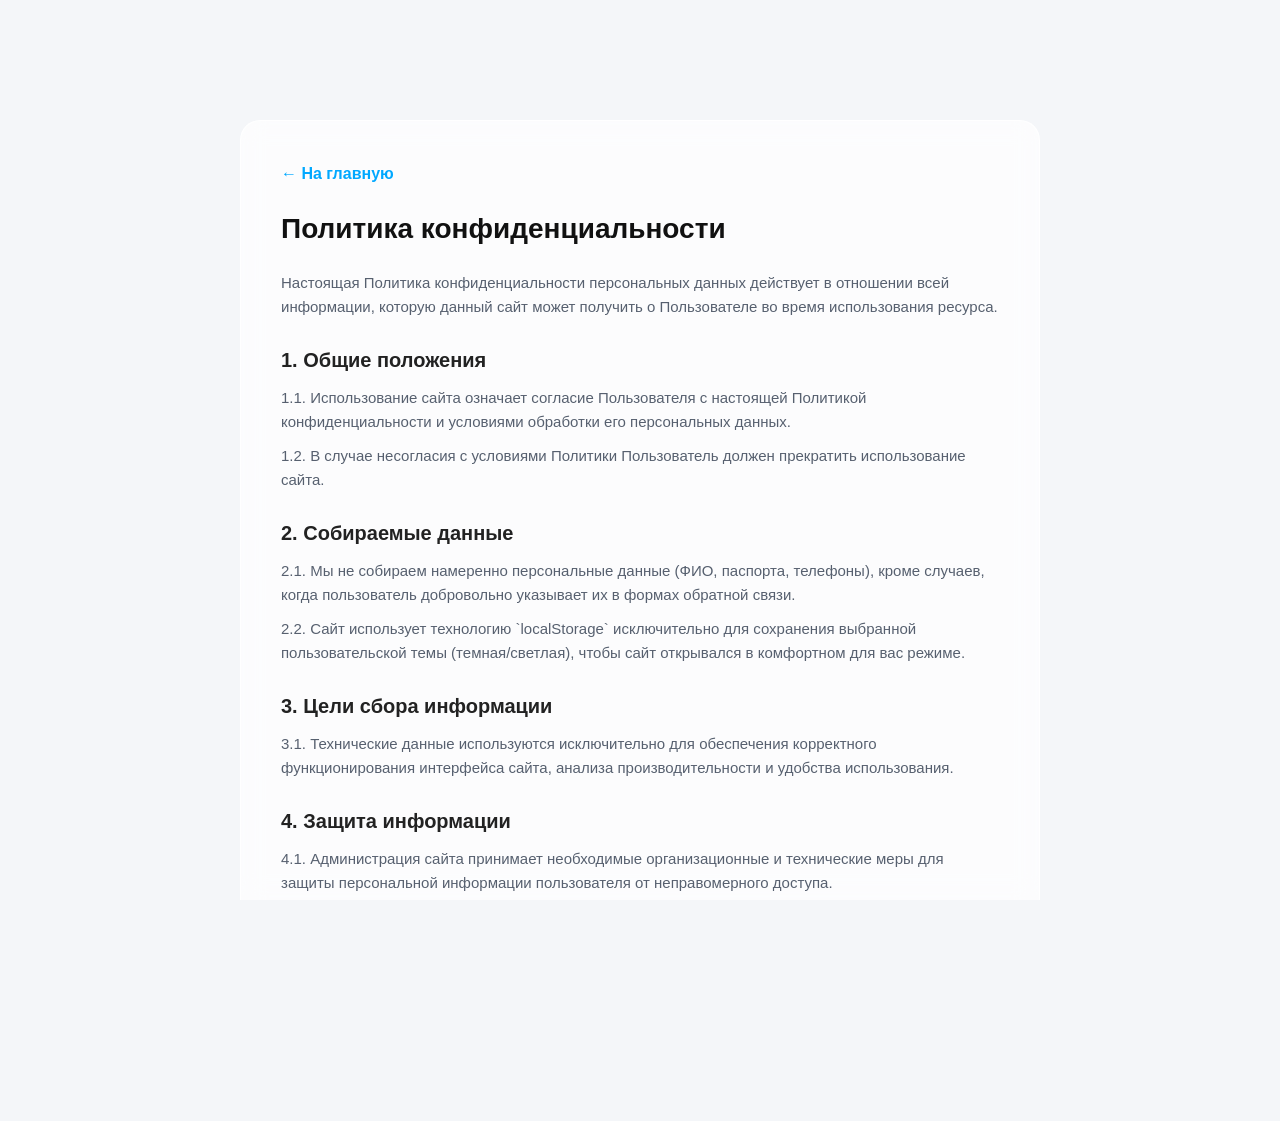
==== privacy.html @ ab8f73ba "Add files via upload" ====
<!DOCTYPE html>
<html lang="ru">
<head>
    <meta charset="UTF-8">
    <meta name="viewport" content="width=device-width, initial-scale=1.0">
    <title>Политика конфиденциальности</title>
    <link rel="stylesheet" href="style.css">
    <style>
        .privacy-container {
            max-width: 800px;
            margin: 120px auto 60px;
            padding: 40px;
            background: rgba(255, 255, 255, 0.7);
            backdrop-filter: blur(12px);
            border-radius: 20px;
            border: 1px solid rgba(255, 255, 255, 0.8);
            text-align: left;
            line-height: 1.6;
        }
        .privacy-container h1 { font-size: 28px; margin-bottom: 20px; color: #111; }
        .privacy-container h2 { font-size: 20px; margin-top: 25px; margin-bottom: 10px; color: #222; }
        .privacy-container p, .privacy-container li { margin-bottom: 10px; color: #57606f; font-size: 15px; }
        .privacy-container ul { margin-left: 20px; margin-bottom: 15px; }
        .back-link { display: inline-block; margin-bottom: 20px; color: #00a8ff; text-decoration: none; font-weight: bold; }
        .back-link:hover { text-decoration: underline; }

        body.dark-theme .privacy-container {
            background: rgba(30, 39, 46, 0.7);
            border: 1px solid rgba(255, 255, 255, 0.08);
        }
        body.dark-theme .privacy-container h1,
        body.dark-theme .privacy-container h2 { color: #fff; }
        body.dark-theme .privacy-container p, 
        body.dark-theme .privacy-container li { color: #a4b0be; }
    </style>
</head>
<body>

    <div class="privacy-container">
        <a href="index.html" class="back-link">&larr; На главную</a>
        <h1>Политика конфиденциальности</h1>
        <p>Настоящая Политика конфиденциальности персональных данных действует в отношении всей информации, которую данный сайт может получить о Пользователе во время использования ресурса.</p>
        
        <h2>1. Общие положения</h2>
        <p>1.1. Использование сайта означает согласие Пользователя с настоящей Политикой конфиденциальности и условиями обработки его персональных данных.</p>
        <p>1.2. В случае несогласия с условиями Политики Пользователь должен прекратить использование сайта.</p>

        <h2>2. Собираемые данные</h2>
        <p>2.1. Мы не собираем намеренно персональные данные (ФИО, паспорта, телефоны), кроме случаев, когда пользователь добровольно указывает их в формах обратной связи.</p>
        <p>2.2. Сайт использует технологию `localStorage` исключительно для сохранения выбранной пользовательской темы (темная/светлая), чтобы сайт открывался в комфортном для вас режиме.</p>

        <h2>3. Цели сбора информации</h2>
        <p>3.1. Технические данные используются исключительно для обеспечения корректного функционирования интерфейса сайта, анализа производительности и удобства использования.</p>

        <h2>4. Защита информации</h2>
        <p>4.1. Администрация сайта принимает необходимые организационные и технические меры для защиты персональной информации пользователя от неправомерного доступа.</p>

        <h2>5. Заключительные положения</h2>
        <p>5.1. Все предложения или вопросы по поводу настоящей Политики следует сообщать через раздел контактов.</p>
    </div>

</body>
</html>
---- style.css ----
/* --- БАЗОВЫЕ СТИЛИ --- */
* {
    margin: 0;
    padding: 0;
    box-sizing: border-box;
}

/* Переменные для анимации лужи при смене темы */
:root {
    --x: 50%;
    --y: 50%;
}

html, body {
    height: 100%;
    overflow-x: hidden;
}

body {
    background-color: #f4f6f9;
    color: #2f3640;
    font-family: sans-serif;
    scroll-behavior: smooth;
    position: relative;
    min-height: 100vh;
}

/* --- ХЕДЕР С ЭФФЕКТОМ МАТОВОГО СТЕКЛА --- */
header {
    display: flex;
    justify-content: space-between;
    align-items: center;
    padding: 20px 50px;
    background-color: rgba(210, 215, 222, 0.88); /* Плотный сероватый оттенок для светлой темы */
    backdrop-filter: blur(12px);
    -webkit-backdrop-filter: blur(12px);
    border-bottom: 1px solid rgba(0, 0, 0, 0.08);
    position: fixed;
    top: 0;
    left: 0;
    width: 100%;
    z-index: 1000;
    transition: background-color 0.4s ease, border-color 0.4s ease, color 0.4s ease;
}

.logo {
    font-weight: 900;
    font-size: 20px;
    letter-spacing: 1px;
}

nav a {
    color: #2f3640;
    text-decoration: none;
    margin-left: 20px;
    font-weight: bold;
    transition: 0.3s ease; 
}

nav a:hover {
    color: #00a8ff;
    text-shadow: 0 0 8px rgba(0, 168, 255, 0.4); 
}

section {
    padding: 110px 20px 80px;
    text-align: center;
    position: relative;
    z-index: 5;
}

h2 {
    color: #111111;
    margin-bottom: 20px;
    font-size: 32px;
    transition: color 0.4s ease;
}

/* --- КНОПКА ТЕМЫ (СОЛНЦЕ / ЛУНА) ПОД ХЕДДЕРОМ --- */
.theme-toggle {
    background: none;
    border: none;
    cursor: pointer;
    padding: 0;
    outline: none;
    margin-bottom: 25px;
    pointer-events: auto;
}

.theme-toggle * {
    pointer-events: none;
}

.toggle-track {
    display: flex;
    align-items: center;
    justify-content: space-between;
    width: 64px;
    height: 32px;
    background: rgba(180, 190, 200, 0.35);
    border: 1px solid rgba(180, 190, 200, 0.6);
    border-radius: 50px;
    padding: 0 5px;
    position: relative;
    backdrop-filter: blur(6px);
    -webkit-backdrop-filter: blur(6px);
    transition: background 0.4s ease, border-color 0.4s ease;
}

.toggle-icon {
    font-size: 14px;
    z-index: 1;
    user-select: none;
}

.toggle-thumb {
    position: absolute;
    top: 3px;
    left: 3px;
    width: 24px;
    height: 24px;
    background: #ffffff;
    border-radius: 50%;
    box-shadow: 0 2px 8px rgba(0, 0, 0, 0.15);
    transition: transform 0.4s cubic-bezier(0.68, -0.55, 0.27, 1.55), background 0.4s ease;
}

.theme-toggle:hover {
    opacity: 0.8;
}

/* --- ГЛАВНЫЙ ЭКРАН --- */
#home {
    position: relative;
    background-color: transparent; 
    background-image: none; 
    z-index: 5;
    min-height: 80vh;
    display: flex;
    flex-direction: column;
    justify-content: center;
    align-items: center;
}

#home h2 {
    font-size: 42px;
    font-weight: 800;
    color: #111111;
}

#home p {
    font-size: 18px;
    color: #57606f;
    transition: color 0.4s ease;
}

/* --- КНОПКИ И АНИМАЦИИ --- */
.neon-btn {
    display: inline-block;
    padding: 15px 30px;
    color: #ffffff;
    background-color: #00a8ff;
    text-decoration: none;
    font-weight: bold;
    border-radius: 8px;
    margin-top: 20px;
    transition: 0.3s;
    box-shadow: 0 4px 15px rgba(0, 168, 255, 0.3);
    animation: neon-pulse-light 2s infinite alternate;
}

@keyframes neon-pulse-light {
    0% { box-shadow: 0 0 10px rgba(0, 168, 255, 0.3); }
    50% { box-shadow: 0 0 20px rgba(0, 168, 255, 0.6), 0 0 30px rgba(0, 168, 255, 0.2); }
    100% { box-shadow: 0 0 10px rgba(0, 168, 255, 0.3); }
}

.neon-btn:hover {
    background-color: #0097e6;
    transform: translateY(-2px);
}

/* --- СТИЛИ ДЛЯ ПЛИТОЧНОЙ ГАЛЕРЕИ (МЕДИА) --- */
.media-grid {
    display: grid;
    grid-template-columns: repeat(2, 1fr);
    gap: 25px; 
    max-width: 1100px;
    margin: 0 auto;
}

.media-item.main-cover {
    grid-column: 1 / -1; 
}

.media-item {
    position: relative;
    z-index: 5;
    border-radius: 20px; 
    overflow: hidden; 
    background: #f4f6f9; 
    border: 1px solid #dcdde1; 
    box-shadow: 0 10px 30px rgba(0, 0, 0, 0.05);
    transition: all 0.4s ease;
}

.media-item:hover {
    box-shadow: 0 15px 35px rgba(0, 168, 255, 0.2);
    border-color: #00a8ff;
    transform: translateY(-8px); 
    background: #ffffff;
}

.media-item img, 
.media-item video {
    width: 100%;
    height: 100%;
    object-fit: cover; 
    display: block;
}

.main-cover img {
    max-height: 500px;
    object-position: center;
}

@media (max-width: 768px) {
    .media-grid {
        grid-template-columns: 1fr; 
    }
}

/* --- КАЛЬКУЛЯТОР АРЕНДЫ --- */
.calc-card {
    position: relative;
    z-index: 5;
    max-width: 500px;
    margin: 0 auto;
    background: #f4f6f9;
    border: 1px solid #dcdde1;
    padding: 30px;
    border-radius: 20px;
    box-shadow: 0 10px 30px rgba(0, 0, 0, 0.05);
    text-align: left;
}

.calc-group {
    margin-bottom: 20px;
}

.calc-group label {
    display: block;
    font-weight: 600;
    margin-bottom: 10px;
    color: #2f3640;
}

.calc-group input[type="range"] {
    width: 100%;
    cursor: pointer;
}

.calc-options {
    margin-bottom: 25px;
}

.checkbox-label {
    font-size: 14px;
    color: #57606f;
    cursor: pointer;
    display: flex;
    align-items: center;
    gap: 8px;
}

.calc-result {
    display: flex;
    justify-content: space-between;
    align-items: center;
    font-size: 22px;
    font-weight: 900;
    color: #00a8ff;
    border-top: 1px solid rgba(0,0,0,0.08);
    padding-top: 15px;
}

/* --- FAQ АККОРДЕОН --- */
.faq-container {
    max-width: 700px;
    margin: 0 auto;
    text-align: left;
}

.faq-item {
    position: relative;
    z-index: 5;
    background: #f4f6f9;
    border: 1px solid #dcdde1;
    margin-bottom: 15px;
    border-radius: 12px;
    overflow: hidden;
    box-shadow: 0 5px 15px rgba(0,0,0,0.03);
    transition: all 0.3s ease;
}

.faq-question {
    width: 100%;
    padding: 18px 20px;
    background: none;
    border: none;
    outline: none;
    font-size: 16px;
    font-weight: 700;
    color: #2f3640;
    display: flex;
    justify-content: space-between;
    align-items: center;
    cursor: pointer;
    text-align: left;
}

.faq-arrow {
    font-size: 20px;
    transition: transform 0.3s ease;
}

.faq-answer {
    max-height: 0;
    overflow: hidden;
    transition: max-height 0.3s ease-out, padding 0.3s ease;
    padding: 0 20px;
    color: #57606f;
    font-size: 14px;
    line-height: 1.5;
}

.faq-item.active .faq-answer {
    max-height: 150px;
    padding: 0 20px 18px 20px;
}

.faq-item.active .faq-arrow {
    transform: rotate(45deg);
}

/* --- СЕКЦИЯ КОНТАКТОВ И ФОРМА --- */
#contacts {
    position: relative;
    z-index: 5;
    padding: 90px 20px 90px;
    text-align: center;
    background: #f4f6f9;
    border-radius: 30px;
    max-width: 900px;
    margin: 40px auto;
    border: 1px solid #dcdde1;
    box-shadow: 0 15px 35px rgba(0, 0, 0, 0.04);
    transition: background 0.4s ease, border-color 0.4s ease;
}

.contact-box {
    margin-top: 20px;
    display: flex;
    justify-content: center;
    align-items: center;
    min-height: 60px;
}

.phone-toggle-btn {
    cursor: pointer;
    border: none;
    outline: none;
    font-size: 16px;
    font-weight: bold;
    transition: all 0.3s ease;
}

.phone-revealed {
    display: inline-block;
    padding: 15px 30px;
    background-color: transparent;
    border: 2px solid #00a8ff;
    color: #00a8ff;
    text-decoration: none;
    font-size: 20px;
    font-weight: 800;
    border-radius: 8px;
    box-shadow: 0 4px 15px rgba(0, 168, 255, 0.2);
    transition: all 0.3s ease;
    animation: fadeInPhone 0.4s ease-out forwards;
}

.phone-revealed:hover {
    background-color: #00a8ff;
    color: #ffffff;
    transform: translateY(-2px);
}

@keyframes fadeInPhone {
    from { opacity: 0; transform: scale(0.9); }
    to { opacity: 1; transform: scale(1); }
}

.booking-form {
    max-width: 450px;
    margin: 0 auto;
    display: flex;
    flex-direction: column;
    gap: 15px;
    text-align: left;
}

.form-input {
    width: 100%;
    padding: 12px 15px;
    border-radius: 8px;
    border: 1px solid #dcdde1;
    background: rgba(255, 255, 255, 0.8);
    font-size: 15px;
    outline: none;
    transition: border-color 0.3s ease;
}

.form-input:focus {
    border-color: #00a8ff;
}

.form-agreement {
    display: flex;
    align-items: flex-start;
    gap: 10px;
    font-size: 12px;
    color: #57606f;
    line-height: 1.4;
}

.form-agreement input {
    margin-top: 2px;
    cursor: pointer;
}

.form-agreement a {
    color: #00a8ff;
    text-decoration: underline;
}

.submit-btn {
    width: 100%;
    cursor: pointer;
    border: none;
    margin-top: 5px;
    animation: none !important;
}

/* --- TOAST УВЕДОМЛЕНИЕ --- */
.toast {
    position: fixed;
    bottom: -100px;
    left: 50%;
    transform: translateX(-50%);
    background: #2f3542;
    color: #ffffff;
    padding: 15px 25px;
    border-radius: 12px;
    box-shadow: 0 10px 30px rgba(0,0,0,0.2);
    font-size: 14px;
    z-index: 99999;
    transition: bottom 0.4s cubic-bezier(0.175, 0.885, 0.32, 1.275);
}

.toast.show {
    bottom: 30px;
}

/* --- КНОПКА "НАВЕРХ" --- */
#scrollTopBtn {
    opacity: 0; 
    pointer-events: none; 
    position: fixed;
    bottom: 30px;
    right: 30px;
    z-index: 9999; 
    font-size: 22px; 
    font-weight: 900;
    color: #1a1a1a; 
    background: rgba(47, 54, 64, 0.2); 
    backdrop-filter: blur(12px);
    -webkit-backdrop-filter: blur(12px); 
    border: 1px solid rgba(47, 54, 64, 0.15); 
    width: 50px; 
    height: 50px;
    text-align: center;
    line-height: 48px; 
    border-radius: 50%;
    text-decoration: none;
    box-shadow: 0 8px 20px rgba(0, 0, 0, 0.12); 
    transition: all 0.3s ease-in-out; 
}

#scrollTopBtn.show {
    opacity: 1 !important; 
    pointer-events: auto !important;
}

#scrollTopBtn:hover {
    transform: translateY(-5px); 
    background: rgba(47, 54, 64, 0.35); 
    box-shadow: 0 10px 25px rgba(0, 168, 255, 0.25); 
    border-color: #00a8ff;
    color: #00a8ff; 
}

/* --- СКРОЛЛБАР --- */
::-webkit-scrollbar {
    width: 8px; 
}
::-webkit-scrollbar-track {
    background: #f4f6f9; 
}
::-webkit-scrollbar-thumb {
    background: #b2bec3; 
    border-radius: 4px; 
}
::-webkit-scrollbar-thumb:hover {
    background: #00a8ff; 
}

/* --- ГОЛОГРАФИЧЕСКИЕ ФИГУРЫ --- */
.holo-background {
    position: fixed;
    top: 0;
    left: 0;
    width: 100vw;
    height: 100vh;
    overflow: hidden;
    pointer-events: none; 
    z-index: 1 !important; 
}

.holo-shape {
    position: absolute;
    background: rgba(255, 255, 255, 0.55);
    backdrop-filter: blur(6px);
    -webkit-backdrop-filter: blur(6px);
    box-shadow: 
        0 15px 35px rgba(0, 0, 0, 0.07), 
        0 0 25px rgba(0, 168, 255, 0.12),
        0 0 50px rgba(224, 86, 253, 0.08);
    transition: transform 0.1s ease-out, background 0.4s ease;
    will-change: transform; 
}

.holo-shape::before {
    content: "";
    position: absolute;
    inset: 0;
    border-radius: inherit;
    padding: 2px; 
    background: linear-gradient(135deg, #00a8ff, #9b59b6, #ff7675, #fdcb6e, #00cec9);
    -webkit-mask: linear-gradient(#fff 0 0) content-box, linear-gradient(#fff 0 0);
    -webkit-mask-composite: xor;
    mask-composite: exclude;
    pointer-events: none;
    opacity: 0.75;
}

.shape-1 { width: 300px; height: 300px; top: 10%; left: 5%; border-radius: 30px; transform: rotate(45deg); }
.shape-2 { width: 200px; height: 400px; top: 50%; right: 8%; border-radius: 20px; transform: rotate(15deg); }
.shape-3 { width: 350px; height: 350px; bottom: -100px; left: 20%; border-radius: 50%; }

/* --- СТИЛИ МНОГОКОЛОНОЧНОГО ПОДВАЛА (МАТОВОЕ СТЕКЛО) --- */
#footer {
    position: relative;
    padding: 60px 20px 30px;
    background: rgba(210, 215, 222, 0.88); /* Плотный сероватый оттенок для светлой темы */
    backdrop-filter: blur(12px);
    -webkit-backdrop-filter: blur(12px);
    border-top: 1px solid rgba(0, 0, 0, 0.08);
    z-index: 10;
    transition: background 0.4s ease, border-color 0.4s ease, color 0.4s ease;
    text-align: left;
}

.footer-content { max-width: 1200px; margin: 0 auto; }
.footer-columns { display: grid; grid-template-columns: 2fr 1fr 1fr 1.5fr; gap: 40px; margin-bottom: 40px; }
.footer-col h4 { font-size: 16px; font-weight: 700; margin-bottom: 15px; color: #111; transition: color 0.4s ease; }
.footer-col ul { list-style: none; padding: 0; margin: 0; }
.footer-col ul li { margin-bottom: 8px; }
.footer-col ul li a, .footer-col p { font-size: 14px; color: #57606f; text-decoration: none; transition: color 0.3s ease; }
.footer-col ul li a:hover { color: #00a8ff; }
.footer-logo { font-size: 20px; font-weight: 900; margin-bottom: 10px; letter-spacing: 1px; color: #111; transition: color 0.4s ease; }
.footer-desc { margin-bottom: 0; line-height: 1.5; }
.legal-info { margin-top: 10px; }
.legal-info p { font-size: 13px; margin-bottom: 3px; }
.disclaimer-text { font-size: 11px !important; opacity: 0.7; margin-top: 8px; }
.footer-bottom { border-top: 1px solid rgba(0, 0, 0, 0.08); padding-top: 20px; display: flex; justify-content: space-between; align-items: center; font-size: 13px; color: #718093; flex-wrap: wrap; gap: 10px; transition: border-color 0.4s ease; }
.footer-bottom .legal-link { color: #00a8ff; text-decoration: underline; margin-left: 10px; }
.meta-note { font-size: 11px; opacity: 0.7; }

@media (max-width: 900px) {
    .footer-columns { grid-template-columns: 1fr 1fr; gap: 30px; }
}

@media (max-width: 600px) {
    .footer-columns { grid-template-columns: 1fr; gap: 25px; }
    .footer-bottom { flex-direction: column; text-align: center; }
}

/* --- СТИЛИ БАННЕРА COOKIES --- */
.cookie-banner {
    position: fixed;
    bottom: -150px; 
    left: 50%;
    transform: translateX(-50%);
    width: 90%;
    max-width: 600px;
    background: #f4f6f9;
    border: 1px solid #dcdde1;
    box-shadow: 0 10px 30px rgba(0, 0, 0, 0.15);
    padding: 20px 25px;
    border-radius: 20px;
    z-index: 10000;
    transition: bottom 0.5s cubic-bezier(0.175, 0.885, 0.32, 1.275);
}

.cookie-banner.show { bottom: 30px; }
.cookie-content { display: flex; align-items: center; justify-content: space-between; gap: 20px; }
.cookie-content p { font-size: 13px; color: #2f3640; text-align: left; margin: 0; line-height: 1.4; }
.cookie-content a { color: #00a8ff; text-decoration: underline; }
.cookie-btn { padding: 10px 20px; font-size: 14px; margin-top: 0 !important; white-space: nowrap; animation: none !important; }

@media (max-width: 600px) {
    .cookie-content { flex-direction: column; align-items: stretch; text-align: center; }
    .cookie-content p { text-align: center; }
    .cookie-btn { width: 100%; }
}

/* --- ЕДИНАЯ НЕОНОВАЯ ПОДСВЕТКА ДЛЯ КАРТОЧЕК --- */
.calc-card, .faq-item {
    transition: all 0.35s ease-in-out !important;
    border: 1px solid rgba(255, 255, 255, 0.08) !important;
    border-radius: 12px;
}

.calc-card:hover, .faq-item:hover {
    box-shadow: 0 0 25px rgba(0, 168, 255, 0.35), 0 0 50px rgba(224, 86, 253, 0.2) !important;
    border-color: rgba(0, 168, 255, 0.7) !important;
    transform: translateY(-2px);
}

#contacts {
    transition: all 0.35s ease-in-out !important;
    border: 1px solid transparent;
    border-radius: 16px;
}

#contacts:hover {
    box-shadow: 0 0 30px rgba(0, 168, 255, 0.25), 0 0 60px rgba(224, 86, 253, 0.15) !important;
    border-color: rgba(0, 168, 255, 0.4) !important;
}

.booking-form, .contact-box {
    box-shadow: none !important;
    border: none !important;
}

/* ==========================================
   --- ТЕМНЫЙ РЕЖИМ (DARK THEME) ---
   ========================================== */
body.dark-theme {
    background-color: #0f131a;
    color: #f1f2f6;
}

body.dark-theme header,
body.dark-theme #footer {
    background-color: rgba(18, 20, 25, 0.9); /* Глубокий темно-серый оттенок для темной темы */
    border-color: rgba(255, 255, 255, 0.08);
}

body.dark-theme .logo,
body.dark-theme nav a {
    color: #f1f2f6;
}

body.dark-theme nav a:hover {
    color: #00a8ff;
}

body.dark-theme h2 {
    color: #ffffff !important;
}

body.dark-theme section p,
body.dark-theme p {
    color: #a4b0be !important;
}

body.dark-theme .toggle-thumb {
    transform: translateX(32px);
    background: #2f3542;
}

body.dark-theme .toggle-track {
    background: rgba(47, 53, 66, 0.6);
    border-color: rgba(255, 255, 255, 0.15);
}

body.dark-theme .media-item,
body.dark-theme #contacts,
body.dark-theme .calc-card,
body.dark-theme .faq-item {
    background: #0f131a !important;
    border: 1px solid rgba(255, 255, 255, 0.1) !important;
    box-shadow: 0 10px 30px rgba(0, 0, 0, 0.4);
}

body.dark-theme .media-item:hover {
    box-shadow: 0 15px 35px rgba(0, 168, 255, 0.25);
    border-color: #00a8ff !important;
}

body.dark-theme #scrollTopBtn {
    background: rgba(30, 39, 46, 0.6);
    border: 1px solid rgba(255, 255, 255, 0.1);
    color: #f1f2f6;
}

body.dark-theme #scrollTopBtn:hover {
    background: rgba(30, 39, 46, 0.9);
    color: #00a8ff;
    border-color: #00a8ff;
}

body.dark-theme .holo-shape {
    background: rgba(255, 255, 255, 0.03);
    box-shadow: 
        0 15px 35px rgba(0, 0, 0, 0.4), 
        0 0 30px rgba(0, 168, 255, 0.15),
        0 0 60px rgba(224, 86, 253, 0.1);
}

body.dark-theme .calc-group label,
body.dark-theme .checkbox-label,
body.dark-theme .faq-question,
body.dark-theme .faq-answer,
body.dark-theme .form-agreement,
body.dark-theme .form-input {
    color: #f1f2f6 !important;
}

body.dark-theme .form-input::placeholder {
    color: #a4b0be;
}

body.dark-theme .footer-col h4,
body.dark-theme .footer-logo {
    color: #f1f2f6 !important;
}

body.dark-theme .footer-col ul li a, 
body.dark-theme .footer-col p,
body.dark-theme .footer-bottom {
    color: #a4b0be !important;
}

body.dark-theme .footer-col ul li a:hover {
    color: #00a8ff;
}

body.dark-theme .footer-bottom {
    border-top: 1px solid rgba(255, 255, 255, 0.06);
}

body.dark-theme .phone-revealed {
    border-color: #00a8ff;
    color: #00a8ff;
}

body.dark-theme .phone-revealed:hover {
    background-color: #00a8ff;
    color: #ffffff;
}

body.dark-theme .cookie-banner {
    background: #0f131a !important;
    border: 1px solid rgba(255, 255, 255, 0.1) !important;
    box-shadow: 0 10px 30px rgba(0, 0, 0, 0.4);
}

body.dark-theme .cookie-content p {
    color: #f1f2f6;
}

/* --- АДАПТИВНОСТЬ ДЛЯ МОБИЛЬНЫХ УСТРОЙСТВ --- */
@media (max-width: 768px) {
    header { padding: 15px 20px; }
    .logo { font-size: 18px; }
    nav a { margin-left: 12px; font-size: 14px; }
}

/* --- НАСТОЯЩЕЕ ПОГЛОЩЕНИЕ И СХЛОПЫВАНИЕ ТЕМЫ (VIEW TRANSITIONS) --- */
::view-transition-old(root),
::view-transition-new(root) {
    animation: none;
    mix-blend-mode: normal;
}

/* Переход на ТЕМНУЮ (круг растет из кнопки) */
::view-transition-old(root) {
    z-index: 1;
}
::view-transition-new(root) {
    z-index: 9999;
    animation: expand-circle 0.6s cubic-bezier(0.4, 0, 0.2, 1) forwards;
}

/* Переход на СВЕТЛУЮ (темный экран сжимается обратно в кнопку) */
.transitioning-to-light::view-transition-old(root) {
    z-index: 9999;
    animation: shrink-circle 0.6s cubic-bezier(0.4, 0, 0.2, 1) forwards;
}
.transitioning-to-light::view-transition-new(root) {
    z-index: 1;
    animation: none;
}

/* Ключевые кадры анимации */
@keyframes expand-circle {
    0% {
        clip-path: circle(0px at var(--x) var(--y));
    }
    100% {
        clip-path: circle(150vmax at var(--x) var(--y));
    }
}

@keyframes shrink-circle {
    0% {
        clip-path: circle(150vmax at var(--x) var(--y));
    }
    100% {
        clip-path: circle(0px at var(--x) var(--y));
    }
}

/* --- КРУПНАЯ ИНДУСТРИАЛЬНАЯ МЕТКА (ОПТИМАЛЬНАЯ ДЛИНА) --- */
.tech-badge {
    position: absolute;
    left: 50%;
    transform: translateX(-50%);
    display: flex;
    align-items: center;
    gap: 20px;
    background: #111318; /* Черный для светлой темы */
    border: 2px solid #2f3640;
    padding: 8px 24px;
    border-radius: 8px;
    box-shadow: 0 4px 15px rgba(0, 0, 0, 0.2);
    pointer-events: none;
}

/* Оптимальная длина блока с полосками (убавили на 3 штуки) */
.tech-stripes {
    width: 108px; /* Уменьшили ширину */
    height: 30px;
    background: repeating-linear-gradient(
        -45deg,
        #ffffff,
        #ffffff 6px,    /* Толщина полосы сохранена */
        transparent 6px,
        transparent 12px /* Шаг сохранен */
    );
    transform: skewX(-15deg);
}

/* Крупная цифра 02 */
.tech-number {
    font-family: monospace, sans-serif;
    font-weight: 900;
    font-size: 28px;
    letter-spacing: 3px;
    color: #ffffff;
}

/* --- ПОДДЕРЖКА ТЕМНОЙ ТЕМЫ --- */
body.dark-theme .tech-badge {
    background: #f1f2f6; /* Белая плашка в темной теме */
    border-color: #ffffff;
    box-shadow: 0 4px 20px rgba(255, 255, 255, 0.25);
}

body.dark-theme .tech-stripes {
    background: repeating-linear-gradient(
        -45deg,
        #111318,
        #111318 6px,
        transparent 6px,
        transparent 12px
    );
}

body.dark-theme .tech-number {
    color: #111318;
}

/* Скрываем на мобильных экранах */
@media (max-width: 900px) {
    .tech-badge {
        display: none;
    }
}
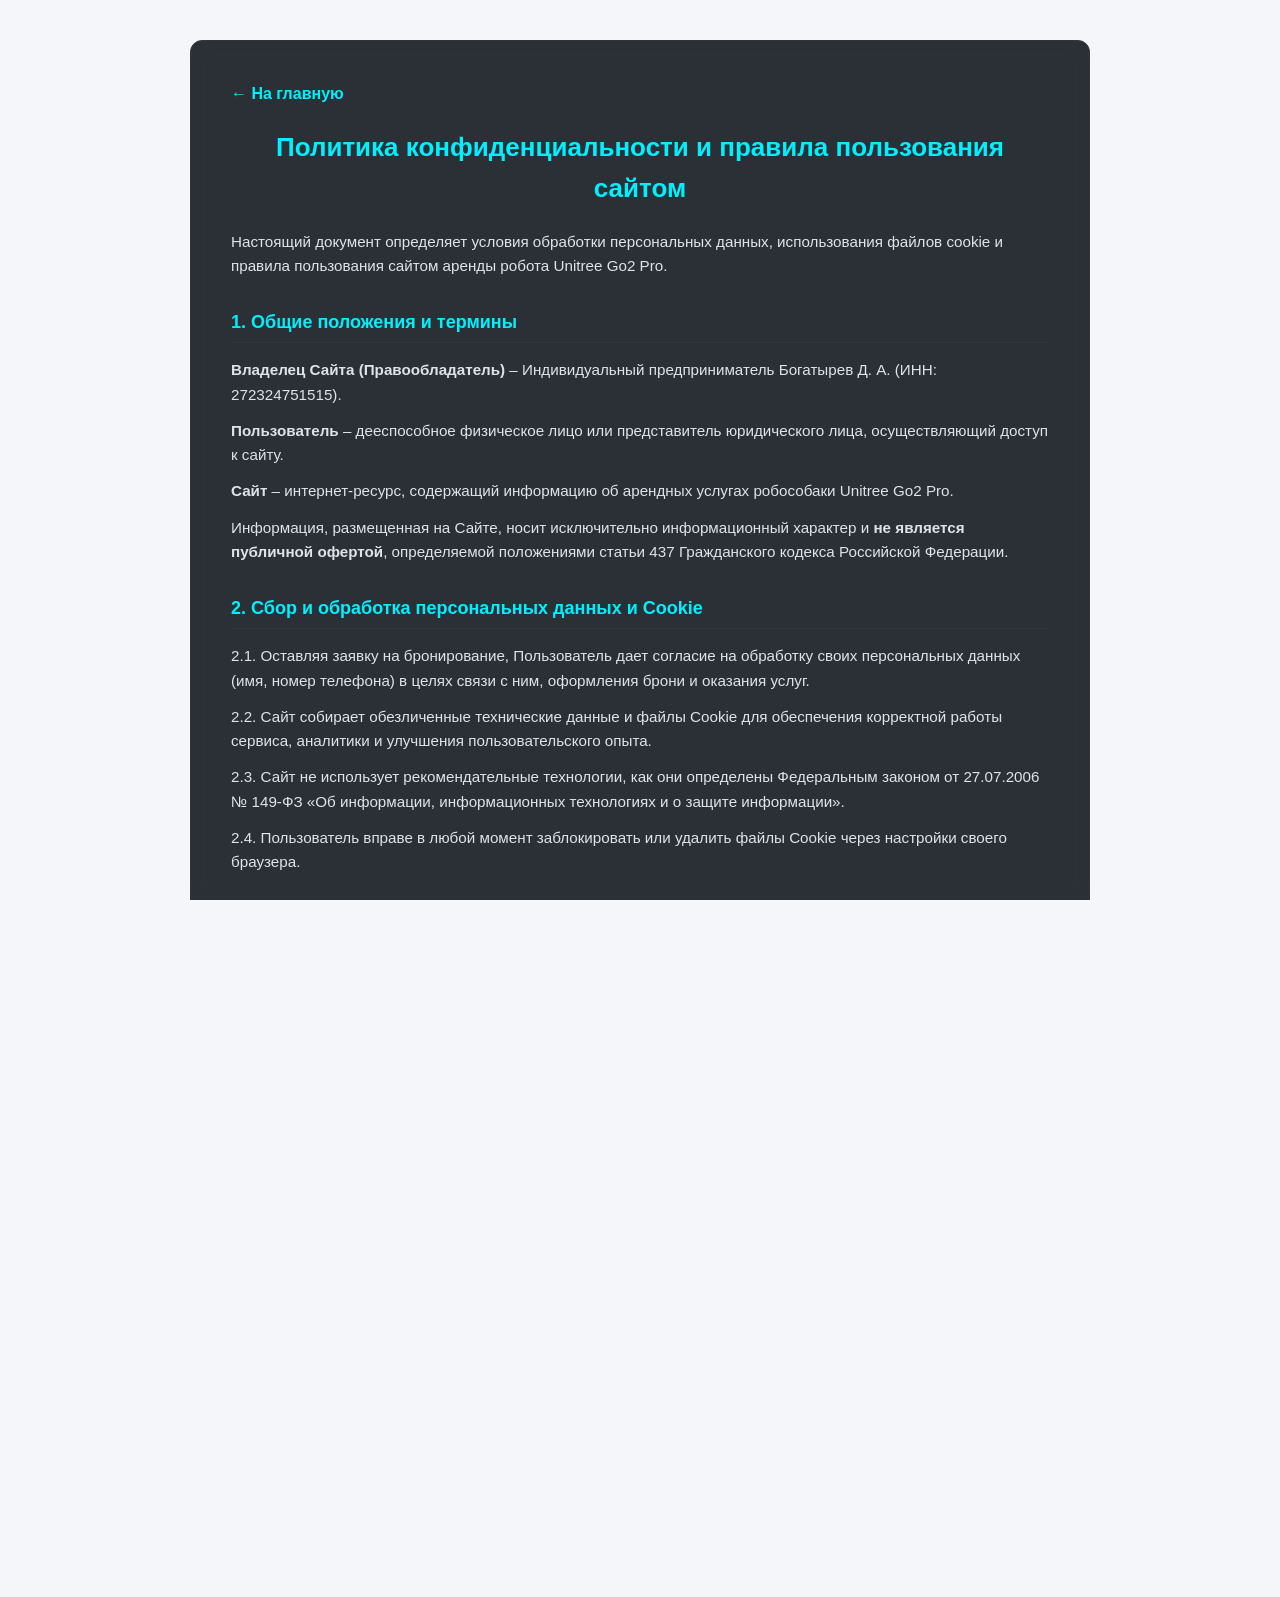
==== commit 84686bc6: "Add neon hover effects to terms, fix dark theme and update privacy policy" ====
--- a/privacy.html
+++ b/privacy.html
@@ -3,61 +3,64 @@
 <head>
     <meta charset="UTF-8">
     <meta name="viewport" content="width=device-width, initial-scale=1.0">
-    <title>Политика конфиденциальности</title>
+    <title>Политика конфиденциальности и правила пользования — Unitree Go2 Pro</title>
     <link rel="stylesheet" href="style.css">
     <style>
-        .privacy-container {
-            max-width: 800px;
-            margin: 120px auto 60px;
+        .legal-container {
+            max-width: 900px;
+            margin: 40px auto;
             padding: 40px;
-            background: rgba(255, 255, 255, 0.7);
-            backdrop-filter: blur(12px);
-            border-radius: 20px;
-            border: 1px solid rgba(255, 255, 255, 0.8);
-            text-align: left;
+            background: rgba(22, 27, 34, 0.9);
+            backdrop-filter: blur(10px);
+            border-radius: 12px;
+            border: 1px solid #30363d;
+            color: #f0f6fc;
             line-height: 1.6;
         }
-        .privacy-container h1 { font-size: 28px; margin-bottom: 20px; color: #111; }
-        .privacy-container h2 { font-size: 20px; margin-top: 25px; margin-bottom: 10px; color: #222; }
-        .privacy-container p, .privacy-container li { margin-bottom: 10px; color: #57606f; font-size: 15px; }
-        .privacy-container ul { margin-left: 20px; margin-bottom: 15px; }
-        .back-link { display: inline-block; margin-bottom: 20px; color: #00a8ff; text-decoration: none; font-weight: bold; }
+        .legal-container h1 { font-size: 26px; margin-bottom: 20px; color: #00f0ff; text-align: center; }
+        .legal-container h2 { font-size: 18px; margin-top: 30px; margin-bottom: 15px; color: #00f0ff; border-bottom: 1px solid #30363d; padding-bottom: 5px; }
+        .legal-container p, .legal-container li { margin-bottom: 12px; opacity: 0.9; font-size: 0.95rem; }
+        .legal-container ul { padding-left: 20px; }
+        .back-link { display: inline-block; margin-bottom: 20px; color: #00f0ff; text-decoration: none; font-weight: bold; }
         .back-link:hover { text-decoration: underline; }
-
-        body.dark-theme .privacy-container {
-            background: rgba(30, 39, 46, 0.7);
-            border: 1px solid rgba(255, 255, 255, 0.08);
-        }
-        body.dark-theme .privacy-container h1,
-        body.dark-theme .privacy-container h2 { color: #fff; }
-        body.dark-theme .privacy-container p, 
-        body.dark-theme .privacy-container li { color: #a4b0be; }
     </style>
 </head>
 <body>
 
-    <div class="privacy-container">
-        <a href="index.html" class="back-link">&larr; На главную</a>
-        <h1>Политика конфиденциальности</h1>
-        <p>Настоящая Политика конфиденциальности персональных данных действует в отношении всей информации, которую данный сайт может получить о Пользователе во время использования ресурса.</p>
-        
-        <h2>1. Общие положения</h2>
-        <p>1.1. Использование сайта означает согласие Пользователя с настоящей Политикой конфиденциальности и условиями обработки его персональных данных.</p>
-        <p>1.2. В случае несогласия с условиями Политики Пользователь должен прекратить использование сайта.</p>
+    <main>
+        <div class="legal-container">
+            <a href="index.html" class="back-link">&larr; На главную</a>
+            
+            <h1>Политика конфиденциальности и правила пользования сайтом</h1>
+            <p>Настоящий документ определяет условия обработки персональных данных, использования файлов cookie и правила пользования сайтом аренды робота Unitree Go2 Pro.</p>
 
-        <h2>2. Собираемые данные</h2>
-        <p>2.1. Мы не собираем намеренно персональные данные (ФИО, паспорта, телефоны), кроме случаев, когда пользователь добровольно указывает их в формах обратной связи.</p>
-        <p>2.2. Сайт использует технологию `localStorage` исключительно для сохранения выбранной пользовательской темы (темная/светлая), чтобы сайт открывался в комфортном для вас режиме.</p>
+            <h2>1. Общие положения и термины</h2>
+            <p><strong>Владелец Сайта (Правообладатель)</strong> – Индивидуальный предприниматель Богатырев Д. А. (ИНН: 272324751515).</p>
+            <p><strong>Пользователь</strong> – дееспособное физическое лицо или представитель юридического лица, осуществляющий доступ к сайту.</p>
+            <p><strong>Сайт</strong> – интернет-ресурс, содержащий информацию об арендных услугах робособаки Unitree Go2 Pro.</p>
+            <p>Информация, размещенная на Сайте, носит исключительно информационный характер и <strong>не является публичной офертой</strong>, определяемой положениями статьи 437 Гражданского кодекса Российской Федерации.</p>
 
-        <h2>3. Цели сбора информации</h2>
-        <p>3.1. Технические данные используются исключительно для обеспечения корректного функционирования интерфейса сайта, анализа производительности и удобства использования.</p>
+            <h2>2. Сбор и обработка персональных данных и Cookie</h2>
+            <p>2.1. Оставляя заявку на бронирование, Пользователь дает согласие на обработку своих персональных данных (имя, номер телефона) в целях связи с ним, оформления брони и оказания услуг.</p>
+            <p>2.2. Сайт собирает обезличенные технические данные и файлы Cookie для обеспечения корректной работы сервиса, аналитики и улучшения пользовательского опыта.</p>
+            <p>2.3. Сайт не использует рекомендательные технологии, как они определены Федеральным законом от 27.07.2006 № 149-ФЗ «Об информации, информационных технологиях и о защите информации».</p>
+            <p>2.4. Пользователь вправе в любой момент заблокировать или удалить файлы Cookie через настройки своего браузера.</p>
 
-        <h2>4. Защита информации</h2>
-        <p>4.1. Администрация сайта принимает необходимые организационные и технические меры для защиты персональной информации пользователя от неправомерного доступа.</p>
+            <h2>3. Интеллектуальная собственность</h2>
+            <p>3.1. Все материалы сайта (тексты, дизайн, фотографии, видеоматериалы с лидаром и роботом, логотипы) защищены законодательством РФ об авторских правах и принадлежат ИП Богатыреву Д. А.</p>
+            <p>3.2. Любое копирование, распространение или коммерческое использование контента без предварительного письменного разрешения Владельца Сайта запрещено.</p>
 
-        <h2>5. Заключительные положения</h2>
-        <p>5.1. Все предложения или вопросы по поводу настоящей Политики следует сообщать через раздел контактов.</p>
-    </div>
+            <h2>4. Правовая оговорка («As Is»)</h2>
+            <p>4.1. Сайт и все его сервисы предоставляются по принципу «как есть» (as is). Владелец Сайта не несет ответственности за любые прямые или косвенные убытки, возникшие в результате использования или невозможности использования сайта.</p>
+            <p>4.2. Владелец Сайта не гарантирует бесперебойную работу ресурса и оставляет за собой право в любое время изменять контент, условия аренды и цены без предварительного уведомления.</p>
+
+            <h2>5. Заключительные положения</h2>
+            <p>5.1. Все споры и разногласия разрешаются путем переговоров, а при недостижении согласия подлежат рассмотрению в судебном порядке по месту нахождения ИП в городе Хабаровске.</p>
+            <p>5.2. По всем вопросам, связанным с обработкой данных, можно обращаться через контакты, указанные на Сайте.</p>
+            
+            <p style="margin-top: 40px; font-size: 0.85rem; opacity: 0.6;">Дата публикации: 13 августа 2026 г.</p>
+        </div>
+    </main>
 
 </body>
 </html>
--- a/style.css
+++ b/style.css
@@ -910,3 +910,93 @@
         display: none;
     }
 }
+
+/* Секция условий (прозрачный фон, чтобы видеть фигуры) */
+.rental-terms { 
+    padding: 60px 20px; 
+    background: transparent; 
+}
+
+.section-title { 
+    text-align: center; 
+    margin-bottom: 40px; 
+    color: #333;
+    font-size: 2rem;
+    transition: color 0.3s ease;
+}
+
+.dark-theme .rental-terms {
+    background: transparent; 
+}
+
+.dark-theme .section-title {
+    color: #f0f6fc; 
+}
+
+/* Сетка карточек */
+.terms-grid {
+    display: grid;
+    grid-template-columns: repeat(3, 1fr);
+    gap: 24px;
+    max-width: 1200px;
+    margin: 0 auto;
+}
+
+@media (max-width: 900px) {
+    .terms-grid {
+        grid-template-columns: repeat(2, 1fr);
+    }
+}
+
+@media (max-width: 600px) {
+    .terms-grid {
+        grid-template-columns: 1fr;
+    }
+}
+
+/* Карточки условий с видимым фоном */
+.term-card {
+    background: #ffffff;
+    padding: 30px 20px;
+    border-radius: 12px;
+    box-shadow: 0 4px 10px rgba(0, 0, 0, 0.05);
+    text-align: center;
+    border: 1px solid rgba(0, 0, 0, 0.05);
+    transition: box-shadow 0.3s ease, border-color 0.3s ease, background 0.3s ease;
+}
+
+.term-card:hover {
+    box-shadow: 0 0 25px rgba(0, 240, 255, 0.35), inset 0 0 15px rgba(0, 240, 255, 0.1);
+    border-color: rgba(0, 240, 255, 0.6);
+}
+
+/* Темная тема: полупрозрачный стеклянный фон карточки, чтобы фигуры чуть просвечивали, но текст читался идеально */
+.dark-theme .term-card {
+    background: rgba(22, 27, 34, 0.85);
+    backdrop-filter: blur(10px);
+    border-color: #30363d;
+    color: #f0f6fc;
+}
+
+.dark-theme .term-card:hover {
+    box-shadow: 0 0 30px rgba(0, 240, 255, 0.5), inset 0 0 20px rgba(0, 240, 255, 0.15);
+    border-color: #00f0ff;
+}
+
+.term-card .icon { 
+    font-size: 40px; 
+    margin-bottom: 15px; 
+}
+
+.term-card h3 { 
+    margin-bottom: 10px; 
+    color: inherit; 
+    font-size: 1.2rem;
+}
+
+.term-card p { 
+    color: inherit; 
+    opacity: 0.8;
+    line-height: 1.5; 
+    font-size: 0.95rem;
+}
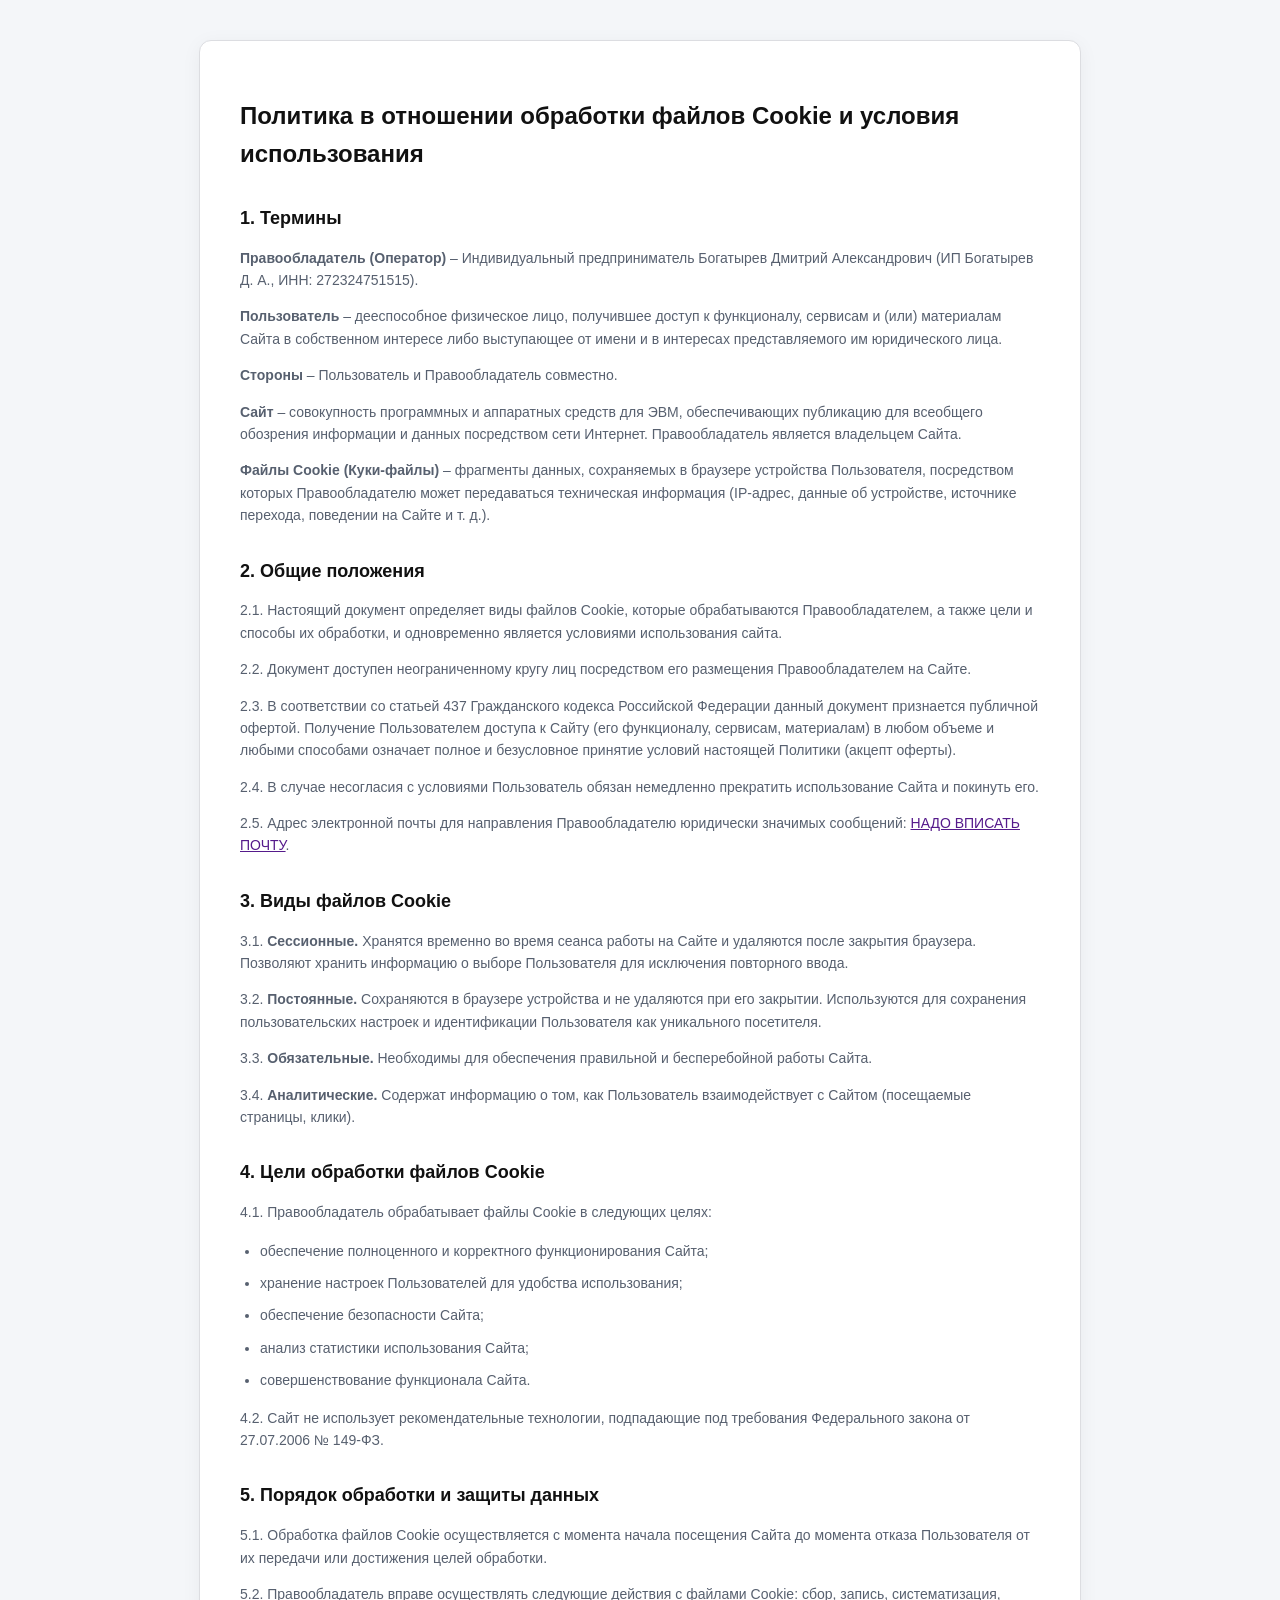
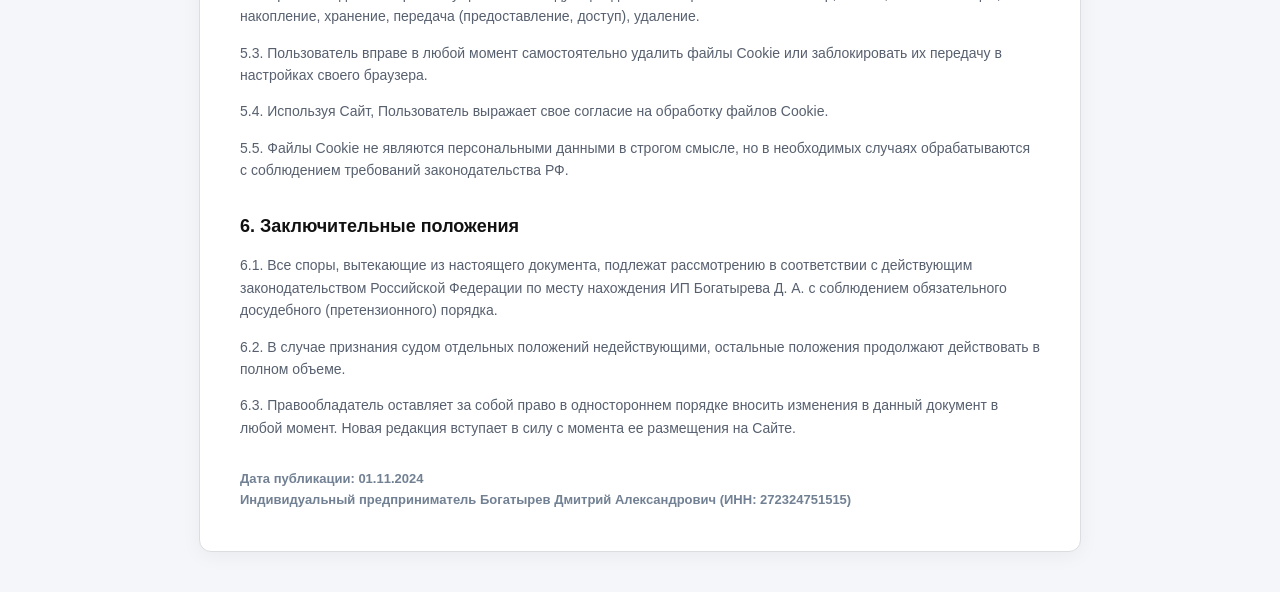
==== commit 49952b00: "Update styles and add privacy policy page" ====
--- a/privacy.html
+++ b/privacy.html
@@ -3,64 +3,106 @@
 <head>
     <meta charset="UTF-8">
     <meta name="viewport" content="width=device-width, initial-scale=1.0">
-    <title>Политика конфиденциальности и правила пользования — Unitree Go2 Pro</title>
-    <link rel="stylesheet" href="style.css">
+    <title>Политика в отношении обработки файлов Cookie и публичная оферта</title>
     <style>
-        .legal-container {
-            max-width: 900px;
-            margin: 40px auto;
+        body {
+            font-family: -apple-system, BlinkMacSystemFont, "Segoe UI", Roboto, Helvetica, Arial, sans-serif;
+            line-height: 1.6;
+            color: #2f3640;
+            background-color: #f4f6f9;
+            margin: 0;
+            padding: 40px 20px;
+        }
+        .container {
+            max-width: 800px;
+            margin: 0 auto;
+            background: #ffffff;
             padding: 40px;
-            background: rgba(22, 27, 34, 0.9);
-            backdrop-filter: blur(10px);
             border-radius: 12px;
-            border: 1px solid #30363d;
-            color: #f0f6fc;
-            line-height: 1.6;
+            box-shadow: 0 4px 20px rgba(0, 0, 0, 0.05);
+            border: 1px solid #dcdde1;
         }
-        .legal-container h1 { font-size: 26px; margin-bottom: 20px; color: #00f0ff; text-align: center; }
-        .legal-container h2 { font-size: 18px; margin-top: 30px; margin-bottom: 15px; color: #00f0ff; border-bottom: 1px solid #30363d; padding-bottom: 5px; }
-        .legal-container p, .legal-container li { margin-bottom: 12px; opacity: 0.9; font-size: 0.95rem; }
-        .legal-container ul { padding-left: 20px; }
-        .back-link { display: inline-block; margin-bottom: 20px; color: #00f0ff; text-decoration: none; font-weight: bold; }
-        .back-link:hover { text-decoration: underline; }
+        h1 {
+            font-size: 24px;
+            margin-bottom: 20px;
+            color: #111;
+        }
+        h2 {
+            font-size: 18px;
+            margin-top: 30px;
+            margin-bottom: 10px;
+            color: #111;
+        }
+        p, li {
+            font-size: 14px;
+            color: #57606f;
+            margin-bottom: 10px;
+        }
+        ul {
+            margin-bottom: 15px;
+            padding-left: 20px;
+        }
+        .date {
+            margin-top: 30px;
+            font-weight: bold;
+            font-size: 13px;
+            color: #718093;
+        }
     </style>
 </head>
 <body>
 
-    <main>
-        <div class="legal-container">
-            <a href="index.html" class="back-link">&larr; На главную</a>
-            
-            <h1>Политика конфиденциальности и правила пользования сайтом</h1>
-            <p>Настоящий документ определяет условия обработки персональных данных, использования файлов cookie и правила пользования сайтом аренды робота Unitree Go2 Pro.</p>
+<div class="container">
+    <h1>Политика в отношении обработки файлов Cookie и условия использования</h1>
 
-            <h2>1. Общие положения и термины</h2>
-            <p><strong>Владелец Сайта (Правообладатель)</strong> – Индивидуальный предприниматель Богатырев Д. А. (ИНН: 272324751515).</p>
-            <p><strong>Пользователь</strong> – дееспособное физическое лицо или представитель юридического лица, осуществляющий доступ к сайту.</p>
-            <p><strong>Сайт</strong> – интернет-ресурс, содержащий информацию об арендных услугах робособаки Unitree Go2 Pro.</p>
-            <p>Информация, размещенная на Сайте, носит исключительно информационный характер и <strong>не является публичной офертой</strong>, определяемой положениями статьи 437 Гражданского кодекса Российской Федерации.</p>
+    <h2>1. Термины</h2>
+    <p><strong>Правообладатель (Оператор)</strong> – Индивидуальный предприниматель Богатырев Дмитрий Александрович (ИП Богатырев Д. А., ИНН: 272324751515).</p>
+    <p><strong>Пользователь</strong> – дееспособное физическое лицо, получившее доступ к функционалу, сервисам и (или) материалам Сайта в собственном интересе либо выступающее от имени и в интересах представляемого им юридического лица.</p>
+    <p><strong>Стороны</strong> – Пользователь и Правообладатель совместно.</p>
+    <p><strong>Сайт</strong> – совокупность программных и аппаратных средств для ЭВМ, обеспечивающих публикацию для всеобщего обозрения информации и данных посредством сети Интернет. Правообладатель является владельцем Сайта.</p>
+    <p><strong>Файлы Cookie (Куки-файлы)</strong> – фрагменты данных, сохраняемых в браузере устройства Пользователя, посредством которых Правообладателю может передаваться техническая информация (IP-адрес, данные об устройстве, источнике перехода, поведении на Сайте и т. д.).</p>
 
-            <h2>2. Сбор и обработка персональных данных и Cookie</h2>
-            <p>2.1. Оставляя заявку на бронирование, Пользователь дает согласие на обработку своих персональных данных (имя, номер телефона) в целях связи с ним, оформления брони и оказания услуг.</p>
-            <p>2.2. Сайт собирает обезличенные технические данные и файлы Cookie для обеспечения корректной работы сервиса, аналитики и улучшения пользовательского опыта.</p>
-            <p>2.3. Сайт не использует рекомендательные технологии, как они определены Федеральным законом от 27.07.2006 № 149-ФЗ «Об информации, информационных технологиях и о защите информации».</p>
-            <p>2.4. Пользователь вправе в любой момент заблокировать или удалить файлы Cookie через настройки своего браузера.</p>
+    <h2>2. Общие положения</h2>
+    <p>2.1. Настоящий документ определяет виды файлов Сookie, которые обрабатываются Правообладателем, а также цели и способы их обработки, и одновременно является условиями использования сайта.</p>
+    <p>2.2. Документ доступен неограниченному кругу лиц посредством его размещения Правообладателем на Сайте.</p>
+    <p>2.3. В соответствии со статьей 437 Гражданского кодекса Российской Федерации данный документ признается публичной офертой. Получение Пользователем доступа к Сайту (его функционалу, сервисам, материалам) в любом объеме и любыми способами означает полное и безусловное принятие условий настоящей Политики (акцепт оферты).</p>
+    <p>2.4. В случае несогласия с условиями Пользователь обязан немедленно прекратить использование Сайта и покинуть его.</p>
+    <p>2.5. Адрес электронной почты для направления Правообладателю юридически значимых сообщений: <a href="">НАДО ВПИСАТЬ ПОЧТУ</a>.</p>
 
-            <h2>3. Интеллектуальная собственность</h2>
-            <p>3.1. Все материалы сайта (тексты, дизайн, фотографии, видеоматериалы с лидаром и роботом, логотипы) защищены законодательством РФ об авторских правах и принадлежат ИП Богатыреву Д. А.</p>
-            <p>3.2. Любое копирование, распространение или коммерческое использование контента без предварительного письменного разрешения Владельца Сайта запрещено.</p>
+    <h2>3. Виды файлов Сookie</h2>
+    <p>3.1. <strong>Сессионные.</strong> Хранятся временно во время сеанса работы на Сайте и удаляются после закрытия браузера. Позволяют хранить информацию о выборе Пользователя для исключения повторного ввода.</p>
+    <p>3.2. <strong>Постоянные.</strong> Сохраняются в браузере устройства и не удаляются при его закрытии. Используются для сохранения пользовательских настроек и идентификации Пользователя как уникального посетителя.</p>
+    <p>3.3. <strong>Обязательные.</strong> Необходимы для обеспечения правильной и бесперебойной работы Сайта.</p>
+    <p>3.4. <strong>Аналитические.</strong> Содержат информацию о том, как Пользователь взаимодействует с Сайтом (посещаемые страницы, клики).</p>
 
-            <h2>4. Правовая оговорка («As Is»)</h2>
-            <p>4.1. Сайт и все его сервисы предоставляются по принципу «как есть» (as is). Владелец Сайта не несет ответственности за любые прямые или косвенные убытки, возникшие в результате использования или невозможности использования сайта.</p>
-            <p>4.2. Владелец Сайта не гарантирует бесперебойную работу ресурса и оставляет за собой право в любое время изменять контент, условия аренды и цены без предварительного уведомления.</p>
+    <h2>4. Цели обработки файлов Cookie</h2>
+    <p>4.1. Правообладатель обрабатывает файлы Cookie в следующих целях:</p>
+    <ul>
+        <li>обеспечение полноценного и корректного функционирования Сайта;</li>
+        <li>хранение настроек Пользователей для удобства использования;</li>
+        <li>обеспечение безопасности Сайта;</li>
+        <li>анализ статистики использования Сайта;</li>
+        <li>совершенствование функционала Сайта.</li>
+    </ul>
+    <p>4.2. Сайт не использует рекомендательные технологии, подпадающие под требования Федерального закона от 27.07.2006 № 149-ФЗ.</p>
 
-            <h2>5. Заключительные положения</h2>
-            <p>5.1. Все споры и разногласия разрешаются путем переговоров, а при недостижении согласия подлежат рассмотрению в судебном порядке по месту нахождения ИП в городе Хабаровске.</p>
-            <p>5.2. По всем вопросам, связанным с обработкой данных, можно обращаться через контакты, указанные на Сайте.</p>
-            
-            <p style="margin-top: 40px; font-size: 0.85rem; opacity: 0.6;">Дата публикации: 13 августа 2026 г.</p>
-        </div>
-    </main>
+    <h2>5. Порядок обработки и защиты данных</h2>
+    <p>5.1. Обработка файлов Cookie осуществляется с момента начала посещения Сайта до момента отказа Пользователя от их передачи или достижения целей обработки.</p>
+    <p>5.2. Правообладатель вправе осуществлять следующие действия с файлами Cookie: сбор, запись, систематизация, накопление, хранение, передача (предоставление, доступ), удаление.</p>
+    <p>5.3. Пользователь вправе в любой момент самостоятельно удалить файлы Cookie или заблокировать их передачу в настройках своего браузера.</p>
+    <p>5.4. Используя Сайт, Пользователь выражает свое согласие на обработку файлов Cookie.</p>
+    <p>5.5. Файлы Cookie не являются персональными данными в строгом смысле, но в необходимых случаях обрабатываются с соблюдением требований законодательства РФ.</p>
+
+    <h2>6. Заключительные положения</h2>
+    <p>6.1. Все споры, вытекающие из настоящего документа, подлежат рассмотрению в соответствии с действующим законодательством Российской Федерации по месту нахождения ИП Богатырева Д. А. с соблюдением обязательного досудебного (претензионного) порядка.</p>
+    <p>6.2. В случае признания судом отдельных положений недействующими, остальные положения продолжают действовать в полном объеме.</p>
+    <p>6.3. Правообладатель оставляет за собой право в одностороннем порядке вносить изменения в данный документ в любой момент. Новая редакция вступает в силу с момента ее размещения на Сайте.</p>
+
+    <div class="date">
+        Дата публикации: 01.11.2024<br>
+        Индивидуальный предприниматель Богатырев Дмитрий Александрович (ИНН: 272324751515)
+    </div>
+</div>
 
 </body>
 </html>
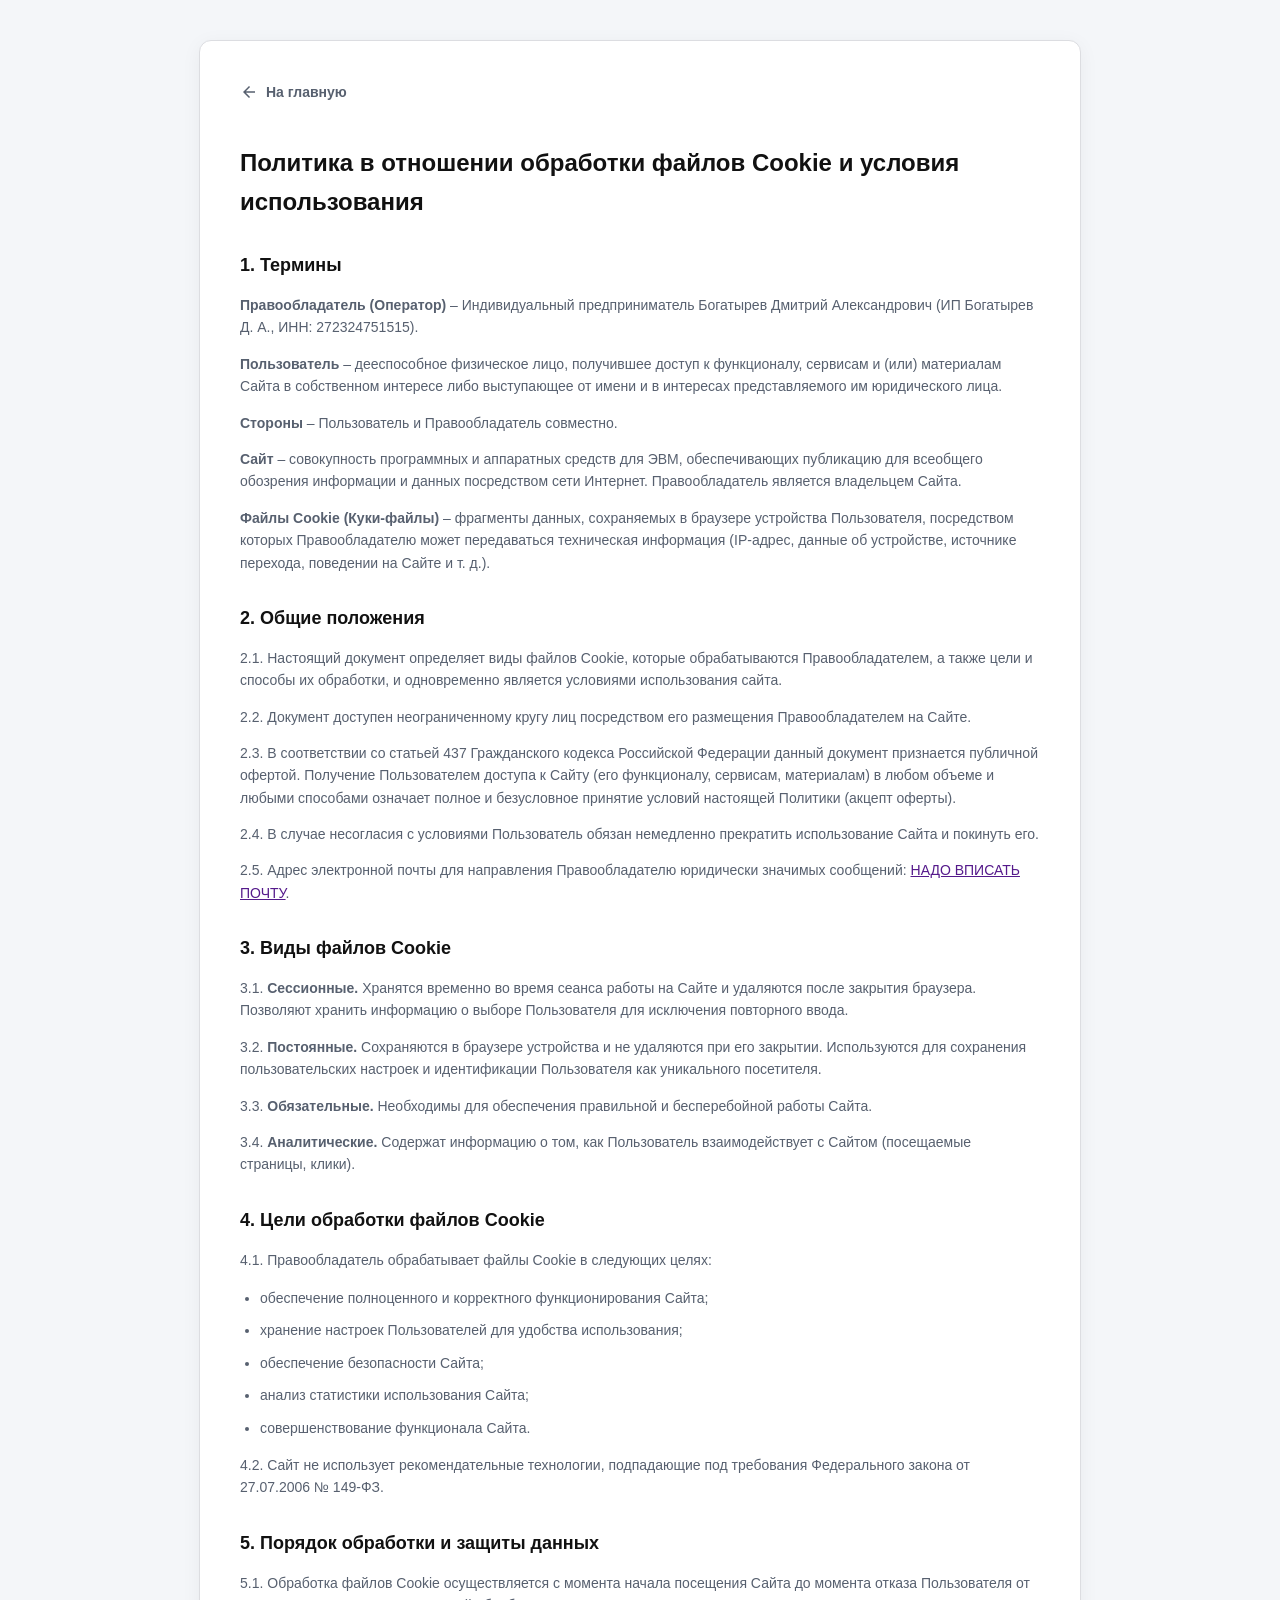
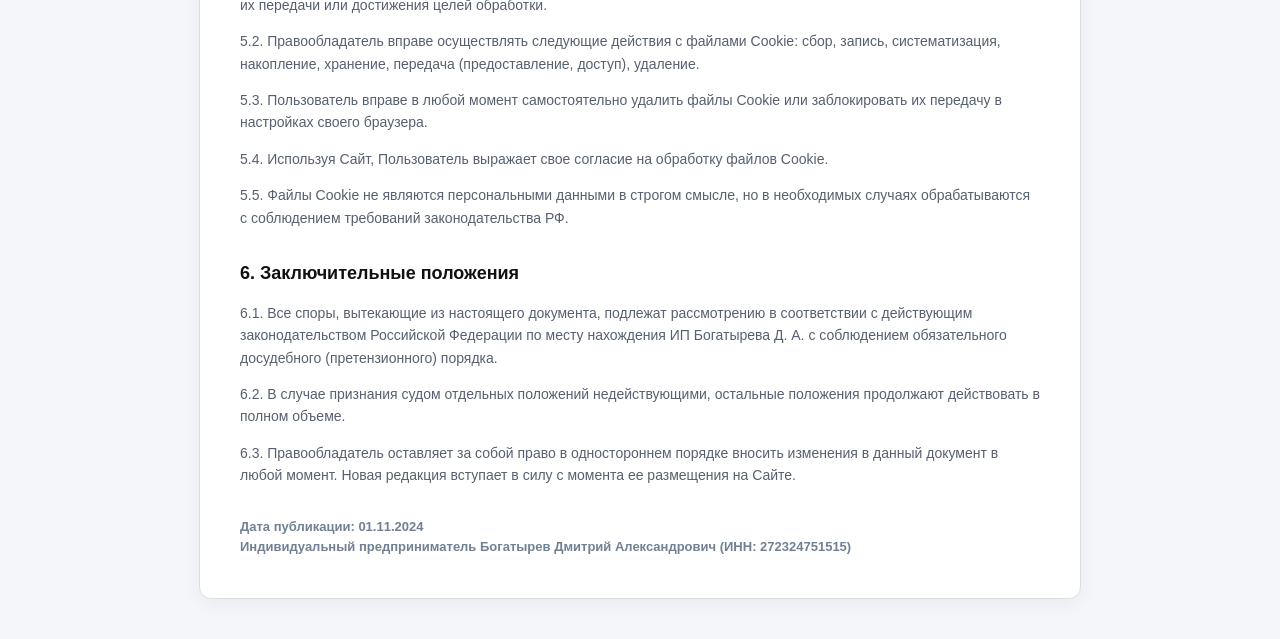
==== commit 0fb4e62c: "Add back button and update privacy policy page" ====
--- a/privacy.html
+++ b/privacy.html
@@ -3,7 +3,7 @@
 <head>
     <meta charset="UTF-8">
     <meta name="viewport" content="width=device-width, initial-scale=1.0">
-    <title>Политика в отношении обработки файлов Cookie и публичная оферта</title>
+    <title>Политика в отношении обработки файлов Cookie и условия использования</title>
     <style>
         body {
             font-family: -apple-system, BlinkMacSystemFont, "Segoe UI", Roboto, Helvetica, Arial, sans-serif;
@@ -21,6 +21,28 @@
             border-radius: 12px;
             box-shadow: 0 4px 20px rgba(0, 0, 0, 0.05);
             border: 1px solid #dcdde1;
+            position: relative; /* Нужно для правильного позиционирования стрелочки */
+        }
+        /* Стили для кнопки «Назад» */
+        .back-btn {
+            display: inline-flex;
+            align-items: center;
+            gap: 8px;
+            text-decoration: none;
+            color: #57606f;
+            font-weight: 600;
+            font-size: 14px;
+            margin-bottom: 25px;
+            transition: color 0.2s ease, transform 0.2s ease;
+        }
+        .back-btn:hover {
+            color: #00a8ff;
+            transform: translateX(-3px);
+        }
+        .back-btn svg {
+            width: 18px;
+            height: 18px;
+            fill: currentColor;
         }
         h1 {
             font-size: 24px;
@@ -53,6 +75,12 @@
 <body>
 
 <div class="container">
+    <!-- Кнопка возврата на главную -->
+    <a href="index.html" class="back-btn">
+        <svg viewBox="0 0 24 24"><path d="M20 11H7.83l5.59-5.59L12 4l-8 8 8 8 1.41-1.41L7.83 13H20v-2z"/></svg>
+        На главную
+    </a>
+
     <h1>Политика в отношении обработки файлов Cookie и условия использования</h1>
 
     <h2>1. Термины</h2>
